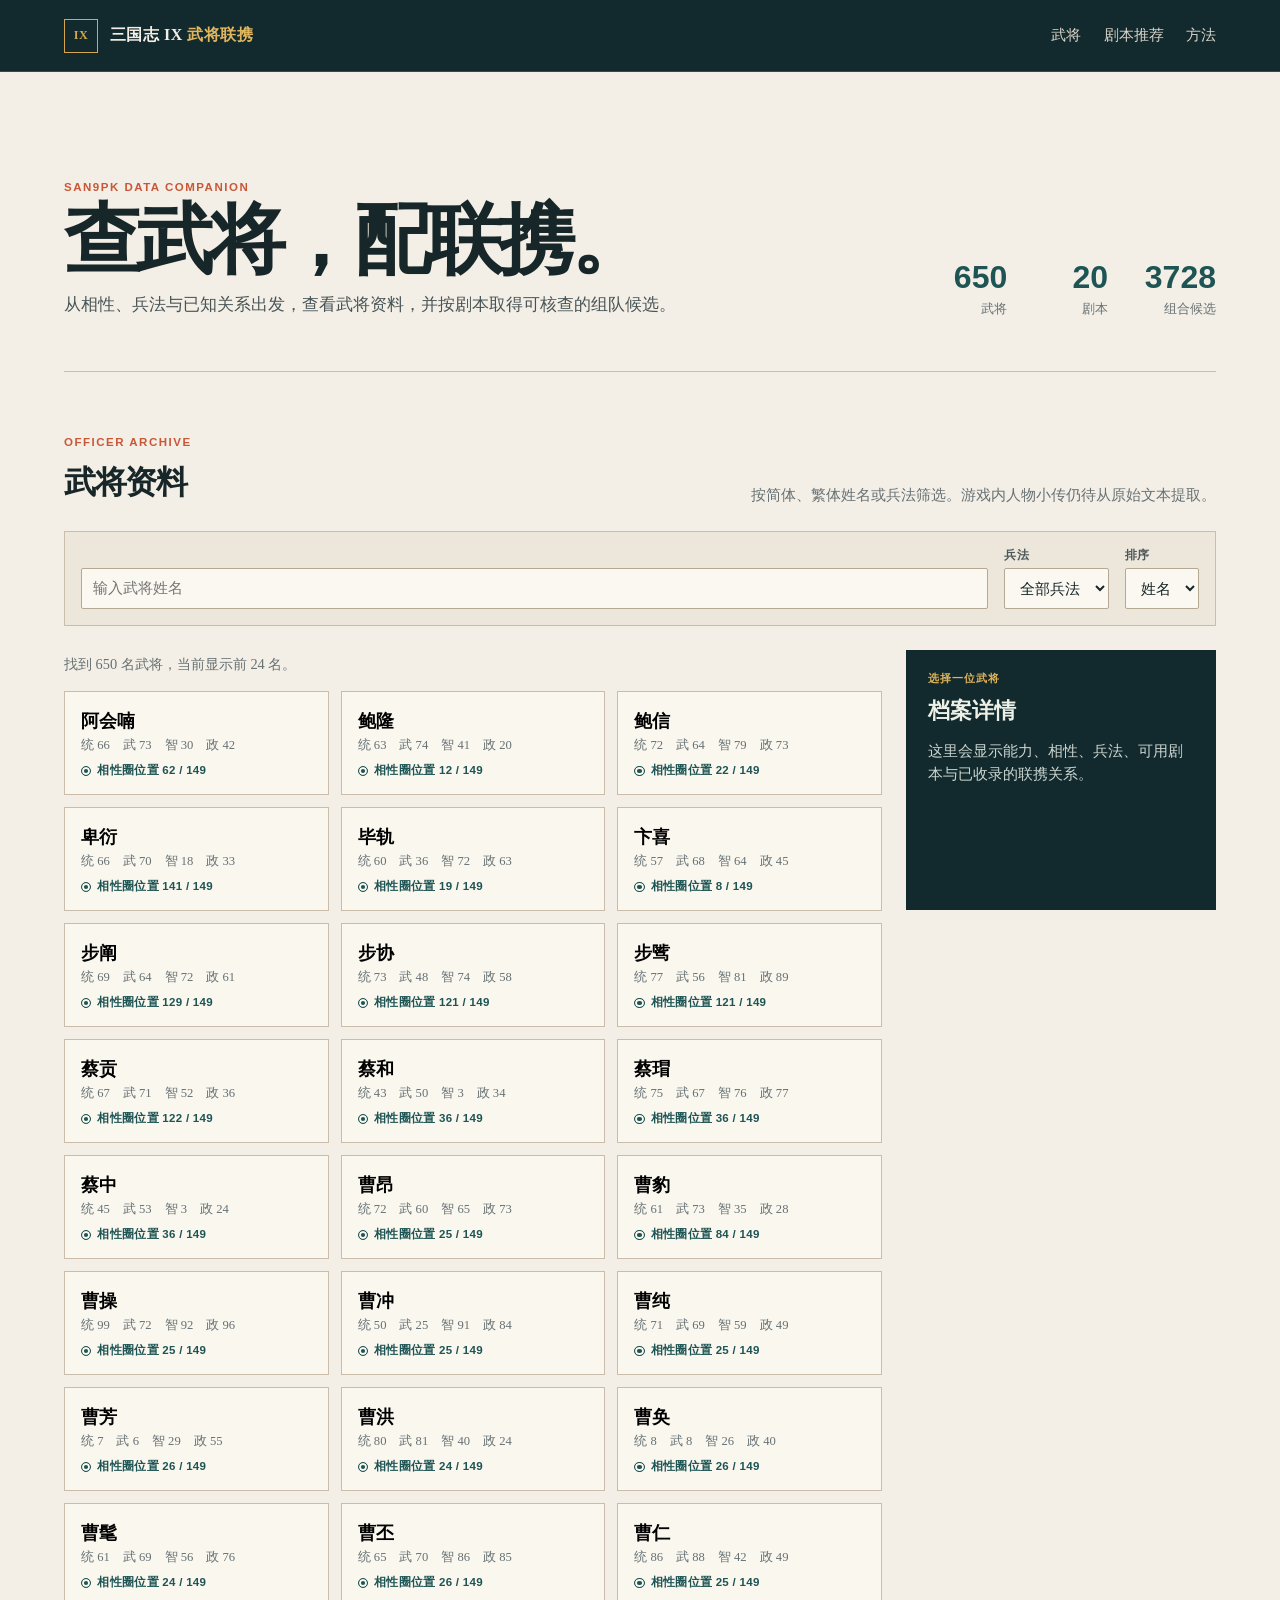
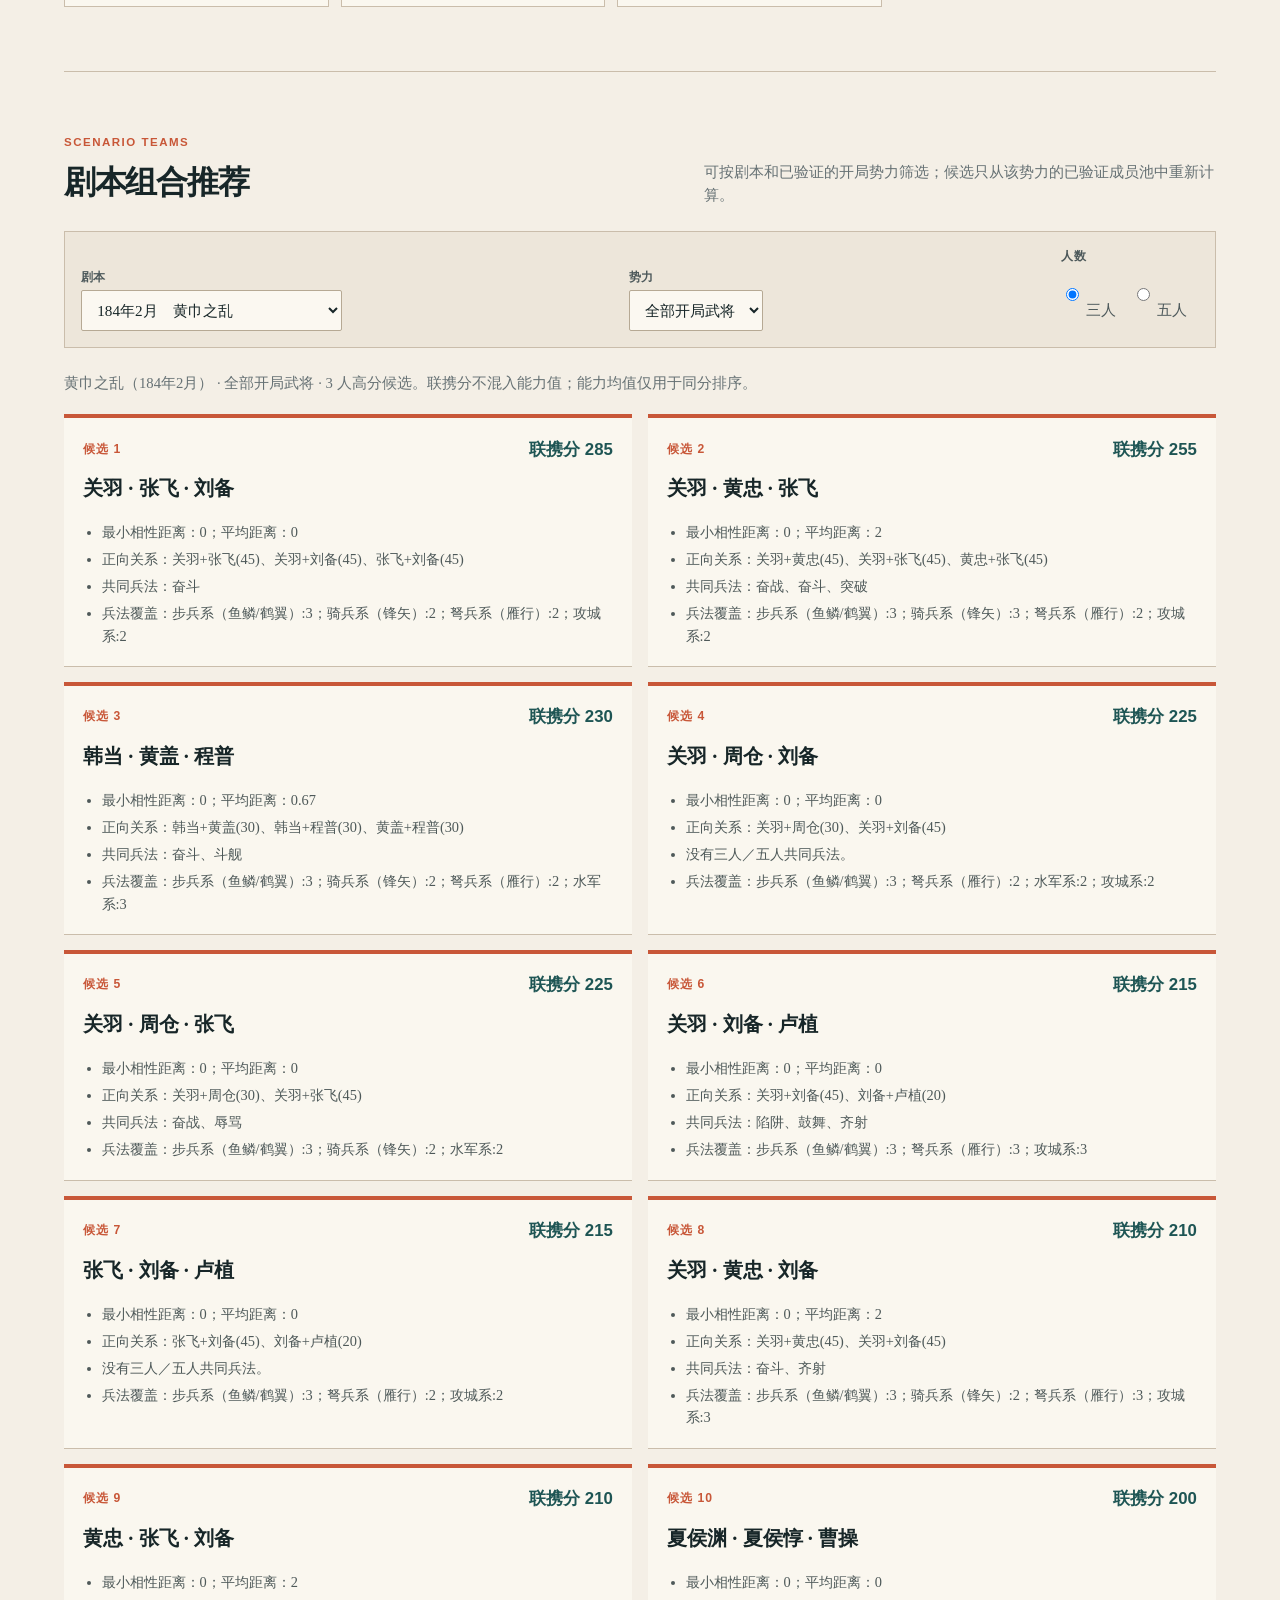
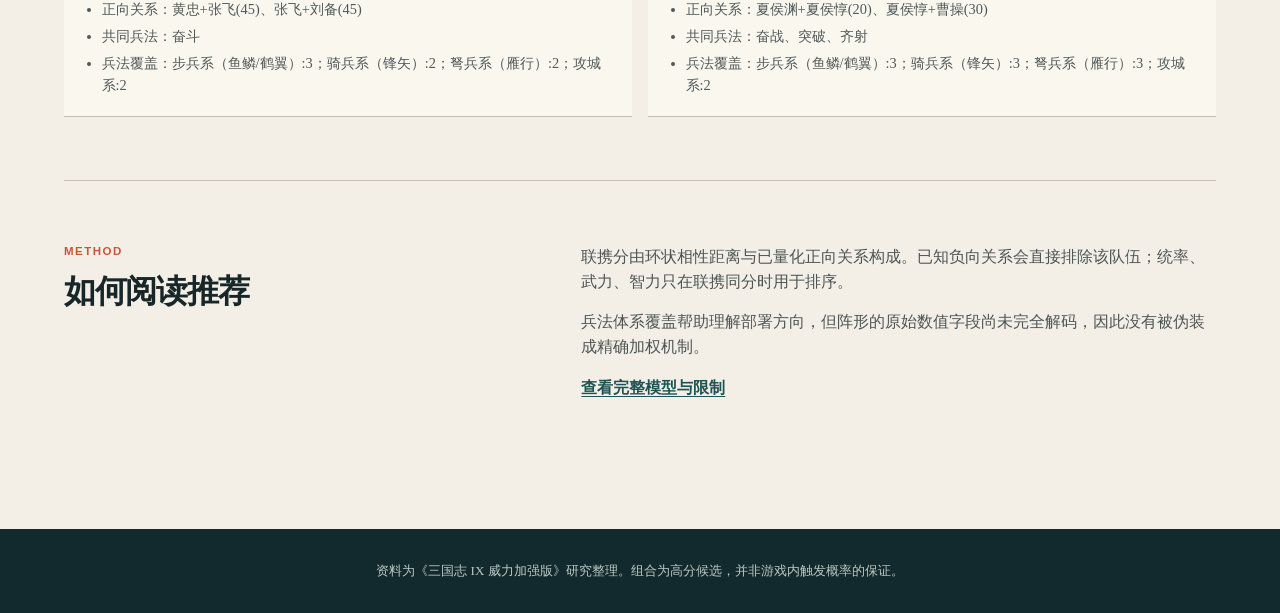
==== index.html @ 460d73ca "feat: filter recommendations by scenario faction" ====
<!doctype html>
<html lang="zh-Hans">
  <head>
    <meta charset="UTF-8" />
    <meta name="viewport" content="width=device-width, initial-scale=1.0" />
    <meta name="description" content="《三国志 IX 威力加强版》武将资料、兵法联携与剧本组合推荐。" />
    <title>三国志 IX 武将联携</title>
    <link rel="icon" type="image/svg+xml" href="assets/favicon.svg" />
    <link rel="stylesheet" href="assets/styles.css" />
  </head>
  <body>
    <header class="site-header">
      <a class="brand" href="#top" aria-label="三国志 IX 武将联携首页"><span class="brand-mark">IX</span><span>三国志 IX <em>武将联携</em></span></a>
      <nav aria-label="页面导航"><a href="#officers">武将</a><a href="#recommendations">剧本推荐</a><a href="#method">方法</a></nav>
    </header>
    <main id="top">
      <section class="intro" aria-labelledby="page-title">
        <div><p class="eyebrow">SAN9PK DATA COMPANION</p><h1 id="page-title">查武将，配联携。</h1><p>从相性、兵法与已知关系出发，查看武将资料，并按剧本取得可核查的组队候选。</p></div>
        <dl class="data-counts" aria-label="数据库摘要"><div><dt id="officer-count">—</dt><dd>武将</dd></div><div><dt id="scenario-count">—</dt><dd>剧本</dd></div><div><dt id="recommendation-count">—</dt><dd>组合候选</dd></div></dl>
      </section>
      <section id="officers" class="workspace" aria-labelledby="officers-title">
        <div class="section-heading"><div><p class="eyebrow">OFFICER ARCHIVE</p><h2 id="officers-title">武将资料</h2></div><p>按简体、繁体姓名或兵法筛选。游戏内人物小传仍待从原始文本提取。</p></div>
        <div class="filter-row">
          <label class="search-field"><span class="sr-only">搜索武将</span><input id="officer-search" type="search" placeholder="输入武将姓名" autocomplete="off" /></label>
          <label><span>兵法</span><select id="tactic-filter"><option value="">全部兵法</option></select></label>
          <label><span>排序</span><select id="officer-sort"><option value="name">姓名</option><option value="command">统率</option><option value="strength">武力</option><option value="intelligence">智力</option><option value="affinity">相性</option></select></label>
        </div>
        <div class="officer-layout"><div><p id="officer-status" class="result-status" aria-live="polite"></p><div id="officer-list" class="officer-grid"></div></div><aside id="officer-detail" class="detail-panel" aria-live="polite"><p class="panel-kicker">选择一位武将</p><h3>档案详情</h3><p>这里会显示能力、相性、兵法、可用剧本与已收录的联携关系。</p></aside></div>
      </section>
      <section id="recommendations" class="workspace recommendation-workspace" aria-labelledby="recommendations-title">
        <div class="section-heading"><div><p class="eyebrow">SCENARIO TEAMS</p><h2 id="recommendations-title">剧本组合推荐</h2></div><p>可按剧本和已验证的开局势力筛选；候选只从该势力的已验证成员池中重新计算。</p></div>
        <div class="filter-row scenario-controls"><label><span>剧本</span><select id="scenario-filter"></select></label><label><span>势力</span><select id="faction-filter"></select></label><fieldset class="team-size-control"><legend>人数</legend><label><input type="radio" name="team-size" value="3" checked /> 三人</label><label><input type="radio" name="team-size" value="5" /> 五人</label></fieldset></div>
        <div id="recommendation-note" class="recommendation-note"></div><div id="recommendation-list" class="recommendation-grid"></div>
      </section>
      <section id="method" class="method-section" aria-labelledby="method-title"><div><p class="eyebrow">METHOD</p><h2 id="method-title">如何阅读推荐</h2></div><div class="method-copy"><p>联携分由环状相性距离与已量化正向关系构成。已知负向关系会直接排除该队伍；统率、武力、智力只在联携同分时用于排序。</p><p>兵法体系覆盖帮助理解部署方向，但阵形的原始数值字段尚未完全解码，因此没有被伪装成精确加权机制。</p><a href="docs/linkage-model.md">查看完整模型与限制</a></div></section>
    </main>
    <footer>资料为《三国志 IX 威力加强版》研究整理。组合为高分候选，并非游戏内触发概率的保证。</footer>
    <script type="module" src="assets/app.js?v=20260922.2"></script>
  </body>
</html>
---- assets/styles.css ----
:root { --ink:#172628; --paper:#f4efe6; --mist:#e6ded1; --jade:#1e5554; --jade-deep:#122a2d; --vermilion:#c85738; --gold:#d5a64b; --muted:#667174; --line:#cabdab; }
* { box-sizing:border-box; }
html { scroll-behavior:smooth; }
body { margin:0; color:var(--ink); background:var(--paper); font:16px/1.55 Georgia, "Noto Serif CJK SC", "Songti SC", serif; }
button, input, select { font:inherit; }
a { color:inherit; text-underline-offset:3px; }
.site-header { min-height:72px; padding:0 5vw; display:flex; justify-content:space-between; align-items:center; border-bottom:1px solid rgba(244,239,230,.16); background:var(--jade-deep); color:var(--paper); }
.brand { display:flex; gap:.75rem; align-items:center; font-weight:700; letter-spacing:.03em; text-decoration:none; }
.brand em { color:#e1b65e; font-style:normal; }
.brand-mark { display:grid; place-items:center; width:34px; height:34px; border:1px solid var(--gold); color:var(--gold); font-size:.76rem; letter-spacing:.04em; }
nav { display:flex; gap:1.4rem; font-size:.92rem; }
nav a { text-decoration:none; color:#d9d4c9; }
nav a:hover { color:#fff; }
main { max-width:1280px; margin:auto; padding:0 5vw 4rem; }
.intro { min-height:300px; padding:4.5rem 0 3.25rem; display:grid; grid-template-columns:minmax(0,1fr) auto; gap:3rem; align-items:end; border-bottom:1px solid var(--line); }
.eyebrow { margin:0 0 .5rem; font:700 .72rem/1.2 Arial,sans-serif; letter-spacing:.13em; color:var(--vermilion); }
h1,h2,h3,p { margin-top:0; }
h1 { margin-bottom:.8rem; font-size:clamp(2.4rem,6vw,5.2rem); line-height:1; letter-spacing:-.06em; }
h2 { margin-bottom:0; font-size:2rem; letter-spacing:-.04em; }
h3 { font-size:1.35rem; }
.intro > div > p:last-child { max-width:39rem; margin-bottom:0; color:#475456; font-size:1.08rem; }
.data-counts { display:flex; gap:2.3rem; margin:0; text-align:right; }
.data-counts div { min-width:64px; }
.data-counts dt { font:700 2rem/1 Arial,sans-serif; color:var(--jade); }
.data-counts dd { margin:.35rem 0 0; color:var(--muted); font-size:.82rem; }
.workspace { padding:4rem 0; border-bottom:1px solid var(--line); }
.section-heading { display:flex; justify-content:space-between; gap:2rem; align-items:end; margin-bottom:1.5rem; }
.section-heading > p { max-width:32rem; margin:0; color:var(--muted); font-size:.94rem; }
.filter-row { display:flex; gap:1rem; align-items:end; margin-bottom:1.5rem; padding:1rem; border:1px solid var(--line); background:#ede6da; }
.filter-row label { display:grid; gap:.3rem; color:#4c585a; font:700 .76rem/1.2 Arial,sans-serif; letter-spacing:.03em; }
.filter-row input,.filter-row select { height:2.55rem; border:1px solid #b6a994; border-radius:2px; padding:0 .7rem; color:var(--ink); background:#fbf8f1; font:400 .95rem Georgia,serif; }
.search-field { flex:1; min-width:220px; }
.search-field input { width:100%; }
.result-status { margin:.2rem 0 1rem; color:var(--muted); font-size:.9rem; }
.officer-layout { display:grid; grid-template-columns:minmax(0,1fr) 310px; gap:1.5rem; }
.officer-grid { display:grid; grid-template-columns:repeat(3,minmax(0,1fr)); gap:.75rem; }
.officer-card { display:block; width:100%; padding:1rem; border:1px solid var(--line); background:#faf7ef; text-align:left; cursor:pointer; transition:transform .15s, box-shadow .15s; }
.officer-card:hover,.officer-card[aria-pressed="true"] { transform:translateY(-2px); box-shadow:4px 5px 0 rgba(30,85,84,.2); border-color:var(--jade); }
.officer-card strong { display:block; font-size:1.12rem; }
.officer-card span { display:block; color:var(--muted); font-size:.79rem; }
.officer-card .affinity-position { display:flex; align-items:center; gap:.38rem; margin-top:.55rem; color:var(--jade); font:700 .72rem/1.2 Arial,sans-serif; letter-spacing:.025em; }
.affinity-position::before { content:""; width:.52rem; height:.52rem; border:1px solid var(--jade); border-radius:50%; box-shadow:inset 0 0 0 .12rem #faf7ef; background:var(--jade); }
.detail-panel { position:sticky; top:1rem; align-self:start; min-height:260px; padding:1.35rem; background:var(--jade-deep); color:#edf0e6; }
.detail-panel .panel-kicker { margin-bottom:.55rem; color:#dfb35b; font:700 .7rem Arial,sans-serif; letter-spacing:.1em; }
.detail-panel h3 { margin-bottom:.7rem; }
.traditional-name { margin-left:.45rem; color:#cbd5d0; font-size:.85rem; font-weight:400; white-space:nowrap; }
.detail-panel p:last-child { margin-bottom:0; color:#cbd5d0; font-size:.93rem; }
.detail-list { margin:1rem 0 0; padding:0; list-style:none; }
.detail-list li { padding:.5rem 0; border-top:1px solid rgba(255,255,255,.16); }
.detail-list b { color:#dfb35b; font:700 .76rem Arial,sans-serif; letter-spacing:.04em; }
.tag { display:inline-block; margin:.12rem .22rem .12rem 0; padding:.18rem .4rem; background:rgba(220,233,225,.12); color:#e9eee8; font-size:.78rem; }
.relationship-positive { color:#eac26d; }
.relationship-negative { color:#ffad91; }
.scenario-controls { justify-content:space-between; }
.team-size-control { display:flex; gap:1rem; align-items:center; margin:0; border:0; }
.team-size-control legend { padding:0; color:#4c585a; font:700 .76rem Arial,sans-serif; letter-spacing:.03em; }
.team-size-control label { display:block; font:400 .95rem Georgia,serif; letter-spacing:0; }
.recommendation-note { margin-bottom:1.25rem; color:var(--muted); font-size:.92rem; }
.recommendation-grid { display:grid; grid-template-columns:repeat(2,minmax(0,1fr)); gap:1rem; }
.team-card { padding:1.2rem; border-top:4px solid var(--vermilion); background:#faf7ef; box-shadow:0 1px 0 var(--line); }
.team-card header { display:flex; justify-content:space-between; align-items:center; margin-bottom:.8rem; }
.rank { color:var(--vermilion); font:700 .76rem Arial,sans-serif; letter-spacing:.08em; }
.score { font:700 1.05rem Arial,sans-serif; color:var(--jade); }
.team-members { margin:0 0 1rem; font-size:1.28rem; font-weight:700; }
.reason-list { margin:0; padding-left:1.15rem; color:#4e5959; font-size:.9rem; }
.reason-list li+li { margin-top:.3rem; }
.method-section { display:grid; grid-template-columns:1fr 1.4fr; gap:4rem; padding:4rem 0; }
.method-copy { max-width:45rem; color:#4b5657; }
.method-copy a { color:var(--jade); font-weight:700; }
.sr-only { position:absolute; width:1px; height:1px; padding:0; margin:-1px; overflow:hidden; clip:rect(0,0,0,0); white-space:nowrap; border:0; }
footer { padding:2rem 5vw; background:var(--jade-deep); color:#bdc9c3; font-size:.82rem; text-align:center; }
@media (max-width:850px) { .intro,.section-heading,.method-section { grid-template-columns:1fr; display:grid; } .data-counts { text-align:left; } .officer-layout { grid-template-columns:1fr; } .detail-panel { position:static; } .officer-grid { grid-template-columns:repeat(2,minmax(0,1fr)); } .section-heading { align-items:start; } .recommendation-grid { grid-template-columns:1fr; } }
@media (max-width:600px) { body { font-size:16px; } .site-header { padding:0 1.2rem; } .site-header nav { gap:.75rem; font-size:.8rem; } .brand em { display:none; } main { padding:0 1.2rem 3rem; } .intro { padding:3.2rem 0 2.5rem; } .filter-row { align-items:stretch; flex-direction:column; } .scenario-controls { justify-content:initial; } .officer-grid { grid-template-columns:1fr; } .data-counts { gap:1.3rem; } .method-section { gap:1.2rem; padding:3rem 0; } }
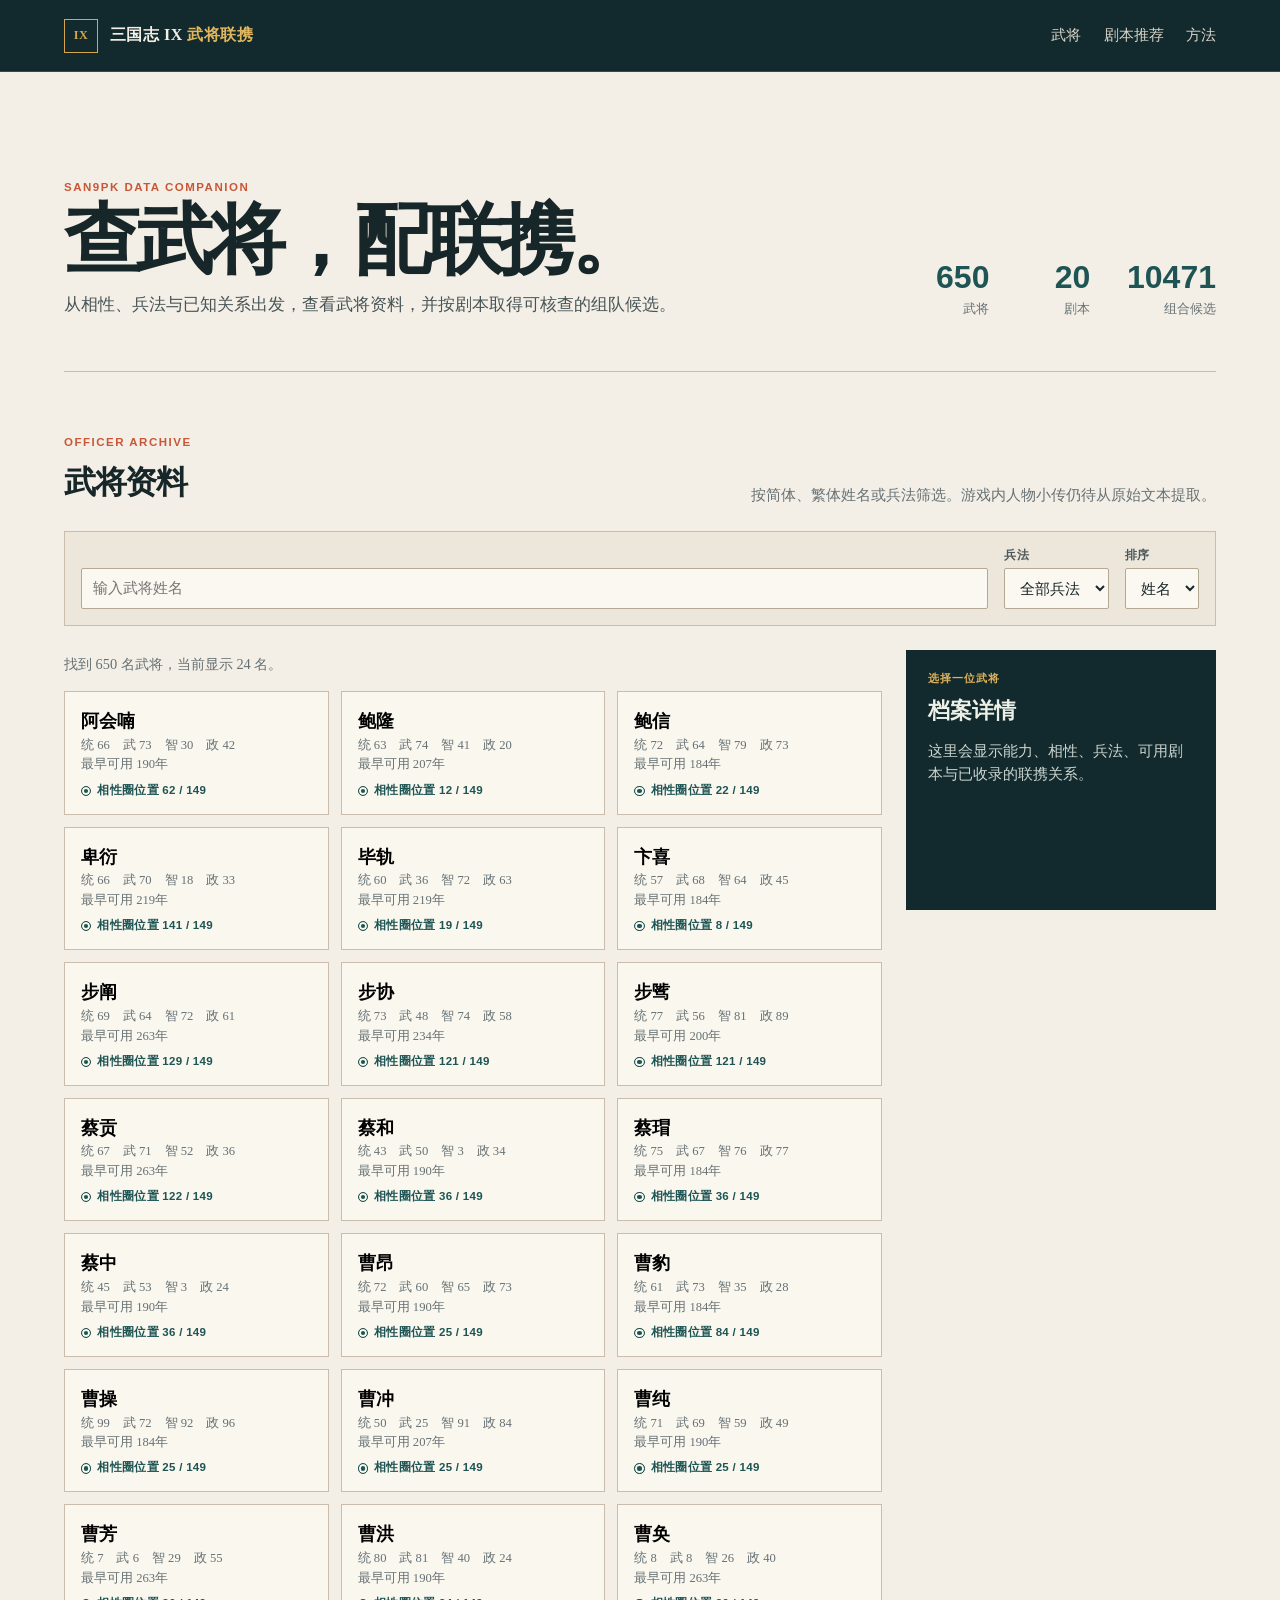
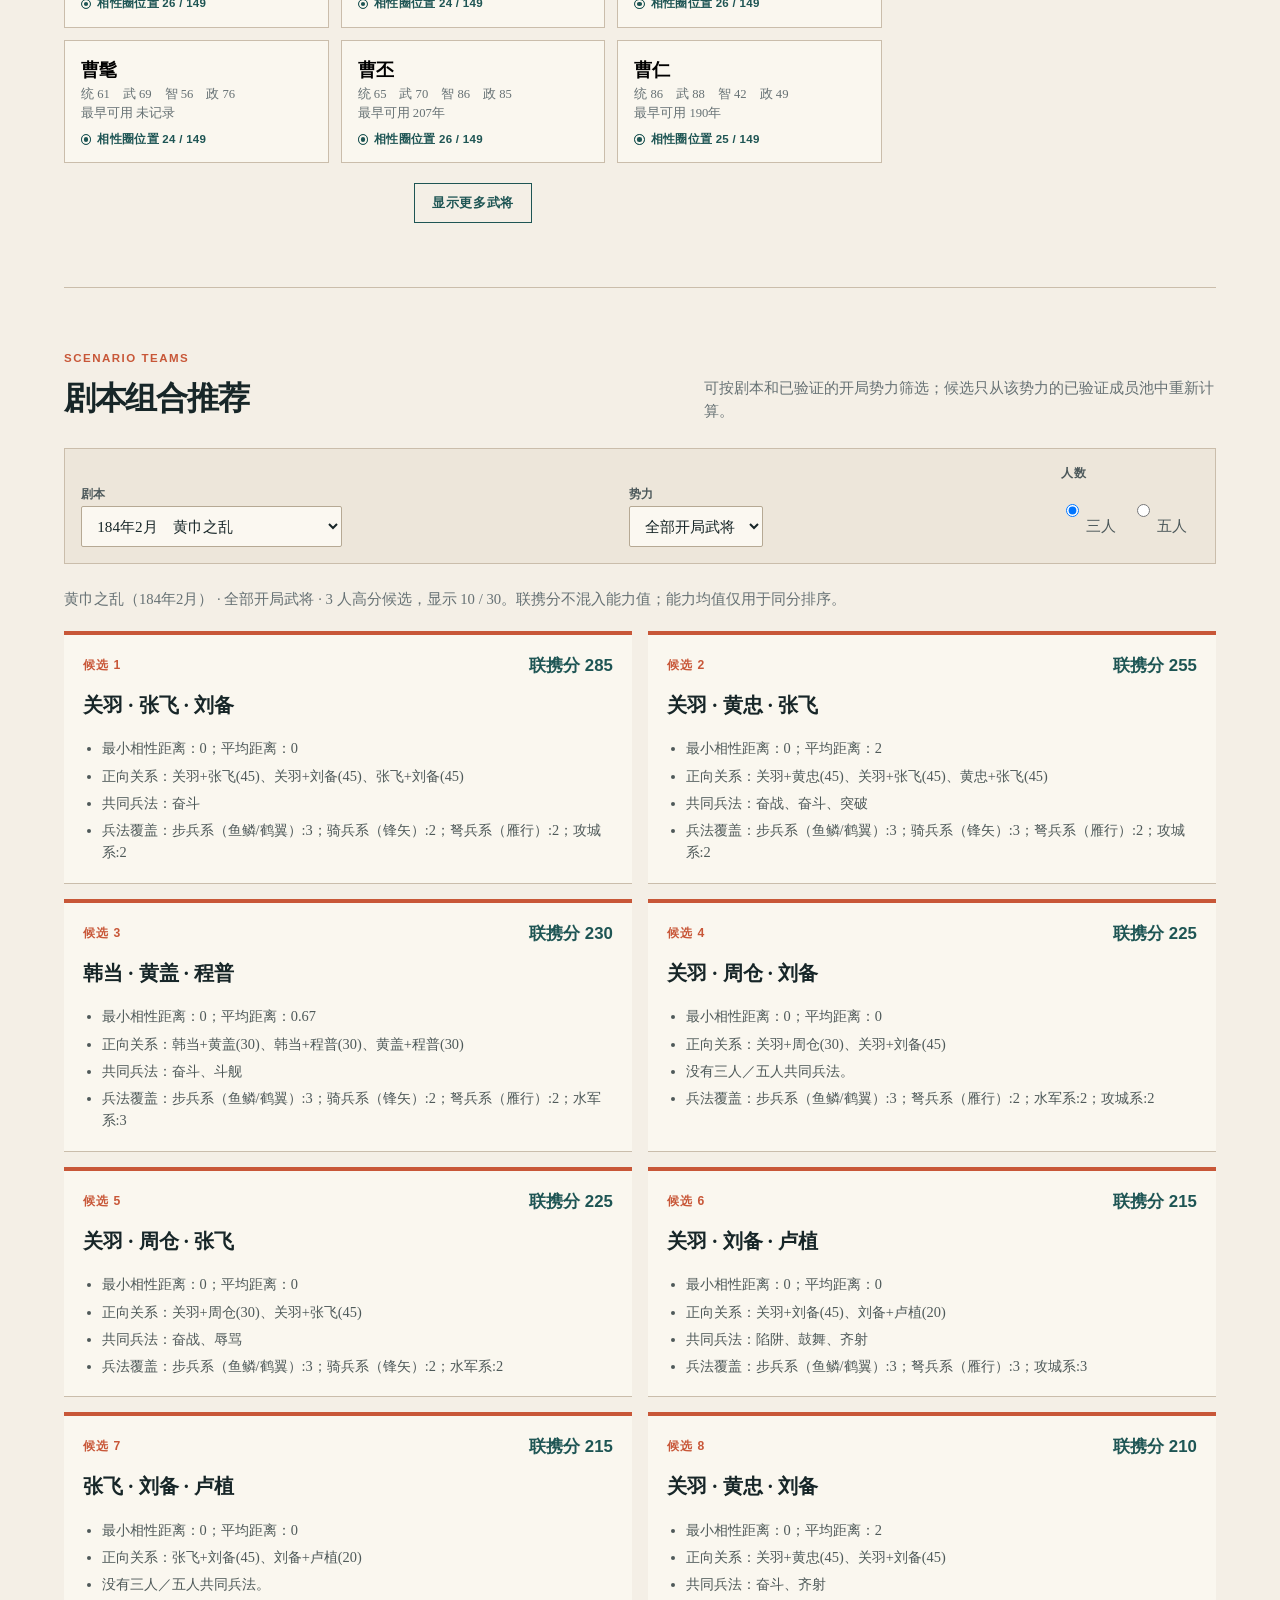
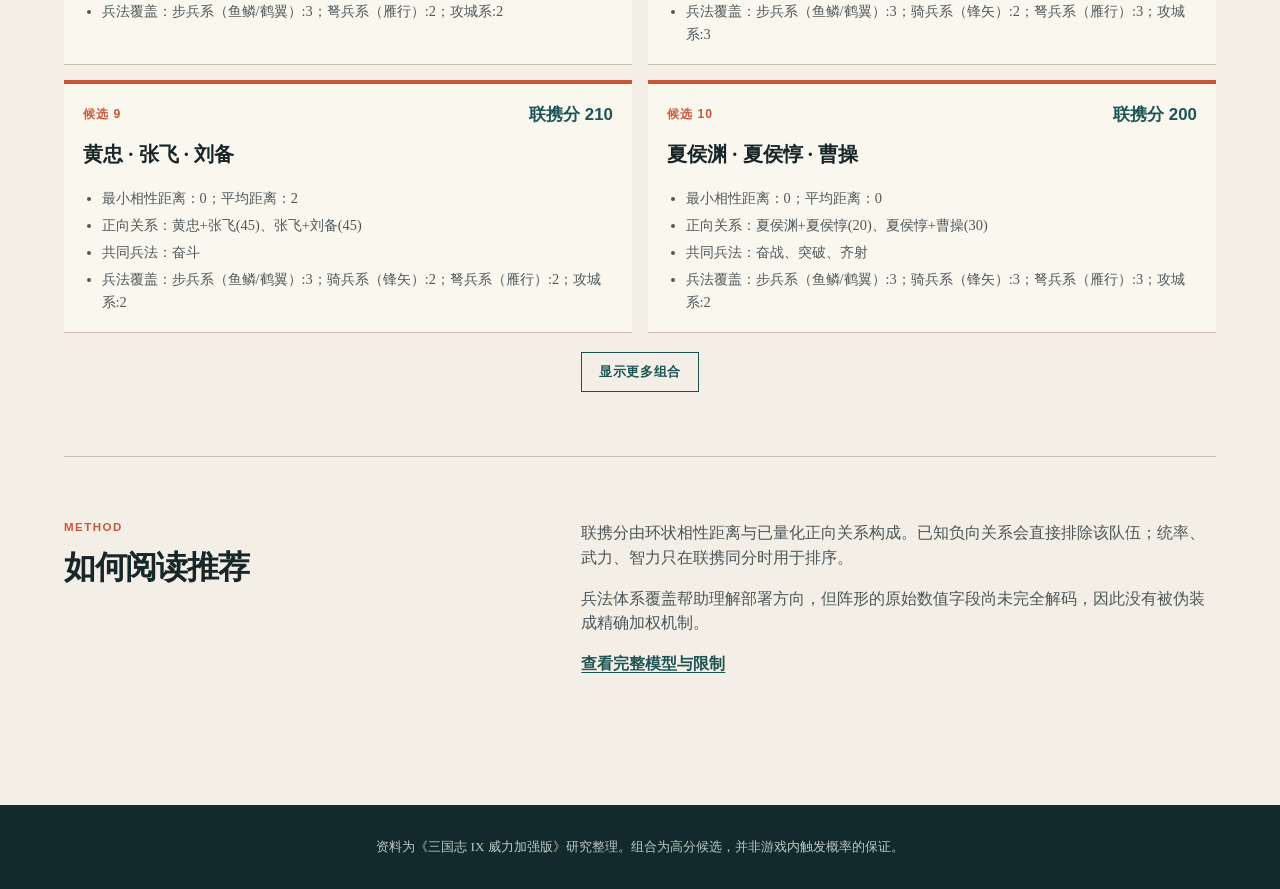
==== commit 0791c00e: "feat: expand archive and recommendation results" ====
--- a/index.html
+++ b/index.html
@@ -25,16 +25,16 @@
           <label><span>兵法</span><select id="tactic-filter"><option value="">全部兵法</option></select></label>
           <label><span>排序</span><select id="officer-sort"><option value="name">姓名</option><option value="command">统率</option><option value="strength">武力</option><option value="intelligence">智力</option><option value="affinity">相性</option></select></label>
         </div>
-        <div class="officer-layout"><div><p id="officer-status" class="result-status" aria-live="polite"></p><div id="officer-list" class="officer-grid"></div></div><aside id="officer-detail" class="detail-panel" aria-live="polite"><p class="panel-kicker">选择一位武将</p><h3>档案详情</h3><p>这里会显示能力、相性、兵法、可用剧本与已收录的联携关系。</p></aside></div>
+        <div class="officer-layout"><div><p id="officer-status" class="result-status" aria-live="polite"></p><div id="officer-list" class="officer-grid"></div><button id="load-more-officers" class="load-more" type="button" hidden>显示更多武将</button></div><aside id="officer-detail" class="detail-panel" aria-live="polite"><p class="panel-kicker">选择一位武将</p><h3>档案详情</h3><p>这里会显示能力、相性、兵法、可用剧本与已收录的联携关系。</p></aside></div>
       </section>
       <section id="recommendations" class="workspace recommendation-workspace" aria-labelledby="recommendations-title">
         <div class="section-heading"><div><p class="eyebrow">SCENARIO TEAMS</p><h2 id="recommendations-title">剧本组合推荐</h2></div><p>可按剧本和已验证的开局势力筛选；候选只从该势力的已验证成员池中重新计算。</p></div>
         <div class="filter-row scenario-controls"><label><span>剧本</span><select id="scenario-filter"></select></label><label><span>势力</span><select id="faction-filter"></select></label><fieldset class="team-size-control"><legend>人数</legend><label><input type="radio" name="team-size" value="3" checked /> 三人</label><label><input type="radio" name="team-size" value="5" /> 五人</label></fieldset></div>
-        <div id="recommendation-note" class="recommendation-note"></div><div id="recommendation-list" class="recommendation-grid"></div>
+        <div id="recommendation-note" class="recommendation-note"></div><div id="recommendation-list" class="recommendation-grid"></div><button id="load-more-recommendations" class="load-more" type="button" hidden>显示更多组合</button>
       </section>
       <section id="method" class="method-section" aria-labelledby="method-title"><div><p class="eyebrow">METHOD</p><h2 id="method-title">如何阅读推荐</h2></div><div class="method-copy"><p>联携分由环状相性距离与已量化正向关系构成。已知负向关系会直接排除该队伍；统率、武力、智力只在联携同分时用于排序。</p><p>兵法体系覆盖帮助理解部署方向，但阵形的原始数值字段尚未完全解码，因此没有被伪装成精确加权机制。</p><a href="docs/linkage-model.md">查看完整模型与限制</a></div></section>
     </main>
     <footer>资料为《三国志 IX 威力加强版》研究整理。组合为高分候选，并非游戏内触发概率的保证。</footer>
-    <script type="module" src="assets/app.js?v=20260922.2"></script>
+    <script type="module" src="assets/app.js?v=20260922.3"></script>
   </body>
 </html>
--- a/assets/styles.css
+++ b/assets/styles.css
@@ -32,6 +32,8 @@
 .search-field { flex:1; min-width:220px; }
 .search-field input { width:100%; }
 .result-status { margin:.2rem 0 1rem; color:var(--muted); font-size:.9rem; }
+.load-more { display:block; margin:1.25rem auto 0; padding:.65rem 1.1rem; border:1px solid var(--jade); background:transparent; color:var(--jade); cursor:pointer; font:700 .8rem Arial,sans-serif; letter-spacing:.04em; }
+.load-more:hover { background:var(--jade); color:var(--paper); }
 .officer-layout { display:grid; grid-template-columns:minmax(0,1fr) 310px; gap:1.5rem; }
 .officer-grid { display:grid; grid-template-columns:repeat(3,minmax(0,1fr)); gap:.75rem; }
 .officer-card { display:block; width:100%; padding:1rem; border:1px solid var(--line); background:#faf7ef; text-align:left; cursor:pointer; transition:transform .15s, box-shadow .15s; }
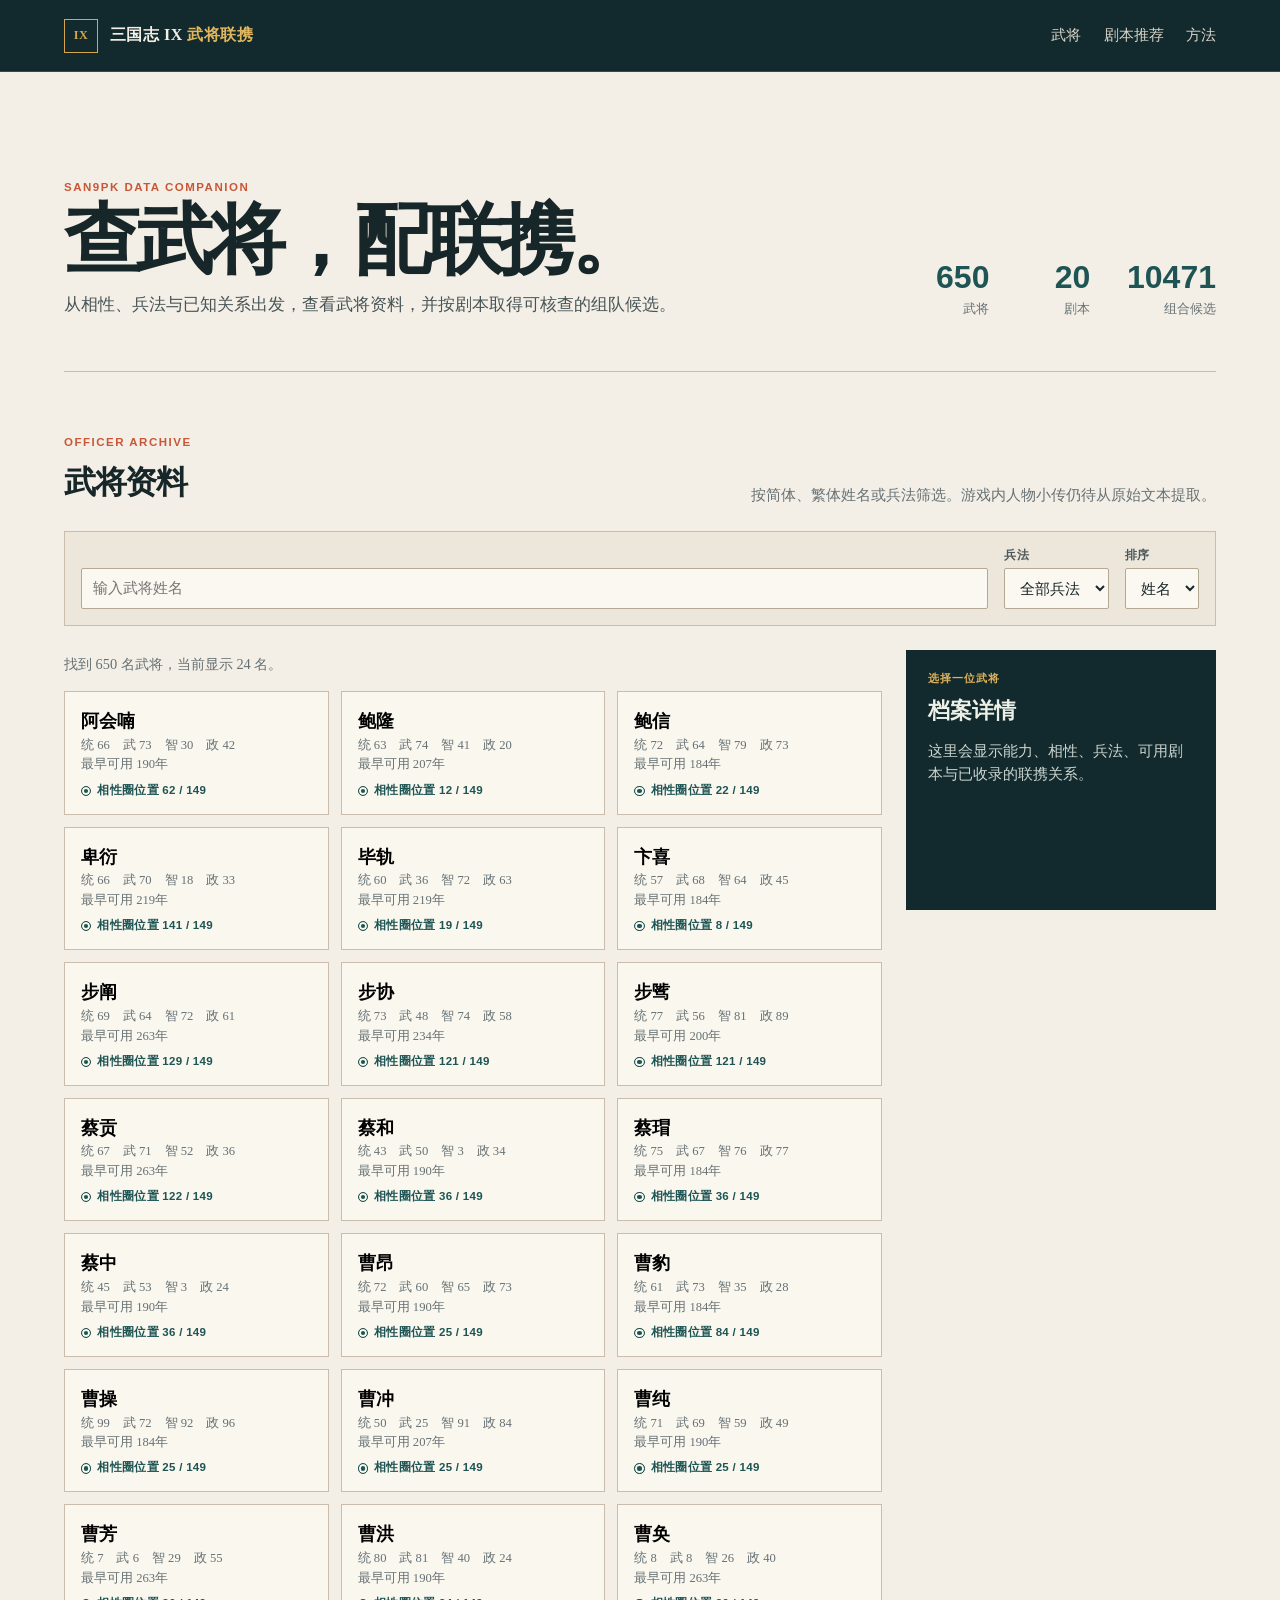
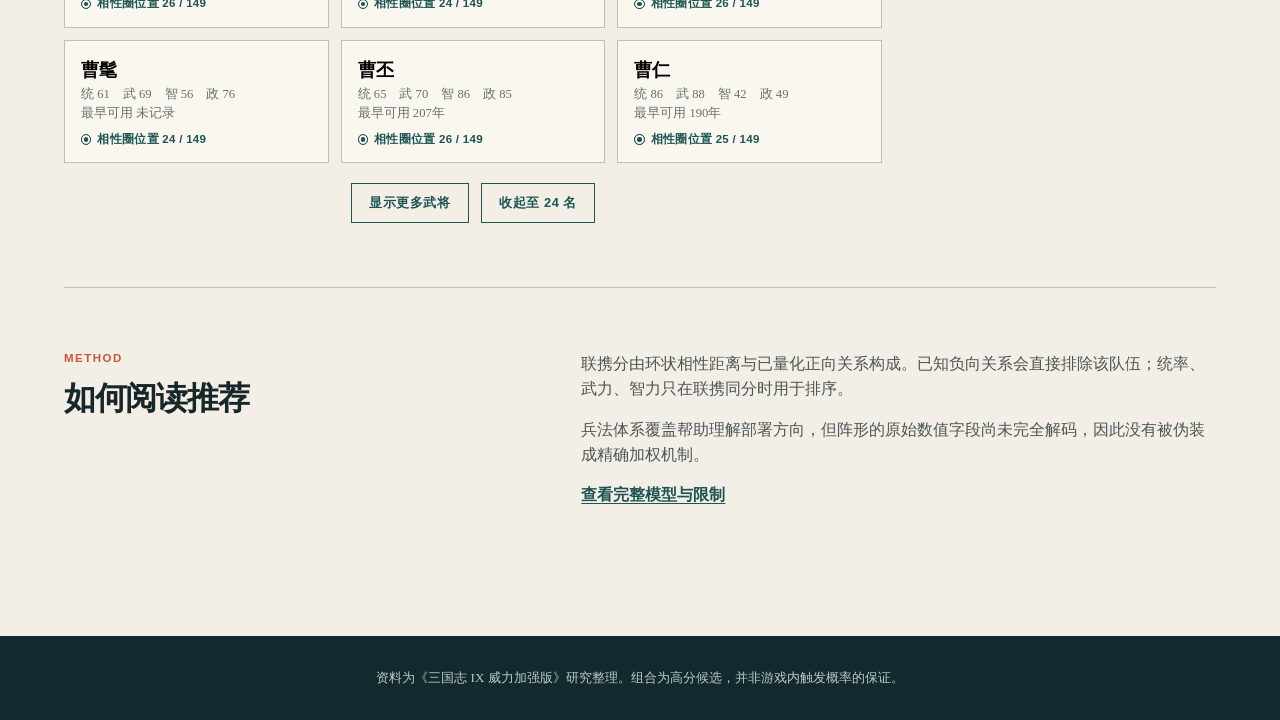
==== commit 80f3ea88: "feat: split officer and scenario pages" ====
--- a/index.html
+++ b/index.html
@@ -11,7 +11,7 @@
   <body>
     <header class="site-header">
       <a class="brand" href="#top" aria-label="三国志 IX 武将联携首页"><span class="brand-mark">IX</span><span>三国志 IX <em>武将联携</em></span></a>
-      <nav aria-label="页面导航"><a href="#officers">武将</a><a href="#recommendations">剧本推荐</a><a href="#method">方法</a></nav>
+      <nav aria-label="页面导航"><a href="index.html" aria-current="page">武将</a><a href="recommendations.html">剧本推荐</a><a href="#method">方法</a></nav>
     </header>
     <main id="top">
       <section class="intro" aria-labelledby="page-title">
@@ -25,16 +25,11 @@
           <label><span>兵法</span><select id="tactic-filter"><option value="">全部兵法</option></select></label>
           <label><span>排序</span><select id="officer-sort"><option value="name">姓名</option><option value="command">统率</option><option value="strength">武力</option><option value="intelligence">智力</option><option value="affinity">相性</option></select></label>
         </div>
-        <div class="officer-layout"><div><p id="officer-status" class="result-status" aria-live="polite"></p><div id="officer-list" class="officer-grid"></div><button id="load-more-officers" class="load-more" type="button" hidden>显示更多武将</button></div><aside id="officer-detail" class="detail-panel" aria-live="polite"><p class="panel-kicker">选择一位武将</p><h3>档案详情</h3><p>这里会显示能力、相性、兵法、可用剧本与已收录的联携关系。</p></aside></div>
-      </section>
-      <section id="recommendations" class="workspace recommendation-workspace" aria-labelledby="recommendations-title">
-        <div class="section-heading"><div><p class="eyebrow">SCENARIO TEAMS</p><h2 id="recommendations-title">剧本组合推荐</h2></div><p>可按剧本和已验证的开局势力筛选；候选只从该势力的已验证成员池中重新计算。</p></div>
-        <div class="filter-row scenario-controls"><label><span>剧本</span><select id="scenario-filter"></select></label><label><span>势力</span><select id="faction-filter"></select></label><fieldset class="team-size-control"><legend>人数</legend><label><input type="radio" name="team-size" value="3" checked /> 三人</label><label><input type="radio" name="team-size" value="5" /> 五人</label></fieldset></div>
-        <div id="recommendation-note" class="recommendation-note"></div><div id="recommendation-list" class="recommendation-grid"></div><button id="load-more-recommendations" class="load-more" type="button" hidden>显示更多组合</button>
+        <div class="officer-layout"><div><p id="officer-status" class="result-status" aria-live="polite"></p><div id="officer-list" class="officer-grid"></div><div class="result-actions"><button id="load-more-officers" class="load-more" type="button" hidden>显示更多武将</button><button id="collapse-officers" class="load-more" type="button" hidden>收起至 24 名</button></div></div><aside id="officer-detail" class="detail-panel" aria-live="polite"><p class="panel-kicker">选择一位武将</p><h3>档案详情</h3><p>这里会显示能力、相性、兵法、可用剧本与已收录的联携关系。</p></aside></div>
       </section>
       <section id="method" class="method-section" aria-labelledby="method-title"><div><p class="eyebrow">METHOD</p><h2 id="method-title">如何阅读推荐</h2></div><div class="method-copy"><p>联携分由环状相性距离与已量化正向关系构成。已知负向关系会直接排除该队伍；统率、武力、智力只在联携同分时用于排序。</p><p>兵法体系覆盖帮助理解部署方向，但阵形的原始数值字段尚未完全解码，因此没有被伪装成精确加权机制。</p><a href="docs/linkage-model.md">查看完整模型与限制</a></div></section>
     </main>
     <footer>资料为《三国志 IX 威力加强版》研究整理。组合为高分候选，并非游戏内触发概率的保证。</footer>
-    <script type="module" src="assets/app.js?v=20260922.3"></script>
+    <script type="module" src="assets/app.js?v=20260922.4"></script>
   </body>
 </html>
--- a/assets/styles.css
+++ b/assets/styles.css
@@ -34,6 +34,8 @@
 .result-status { margin:.2rem 0 1rem; color:var(--muted); font-size:.9rem; }
 .load-more { display:block; margin:1.25rem auto 0; padding:.65rem 1.1rem; border:1px solid var(--jade); background:transparent; color:var(--jade); cursor:pointer; font:700 .8rem Arial,sans-serif; letter-spacing:.04em; }
 .load-more:hover { background:var(--jade); color:var(--paper); }
+.result-actions { display:flex; justify-content:center; gap:.75rem; }
+.result-actions .load-more { margin-left:0; margin-right:0; }
 .officer-layout { display:grid; grid-template-columns:minmax(0,1fr) 310px; gap:1.5rem; }
 .officer-grid { display:grid; grid-template-columns:repeat(3,minmax(0,1fr)); gap:.75rem; }
 .officer-card { display:block; width:100%; padding:1rem; border:1px solid var(--line); background:#faf7ef; text-align:left; cursor:pointer; transition:transform .15s, box-shadow .15s; }
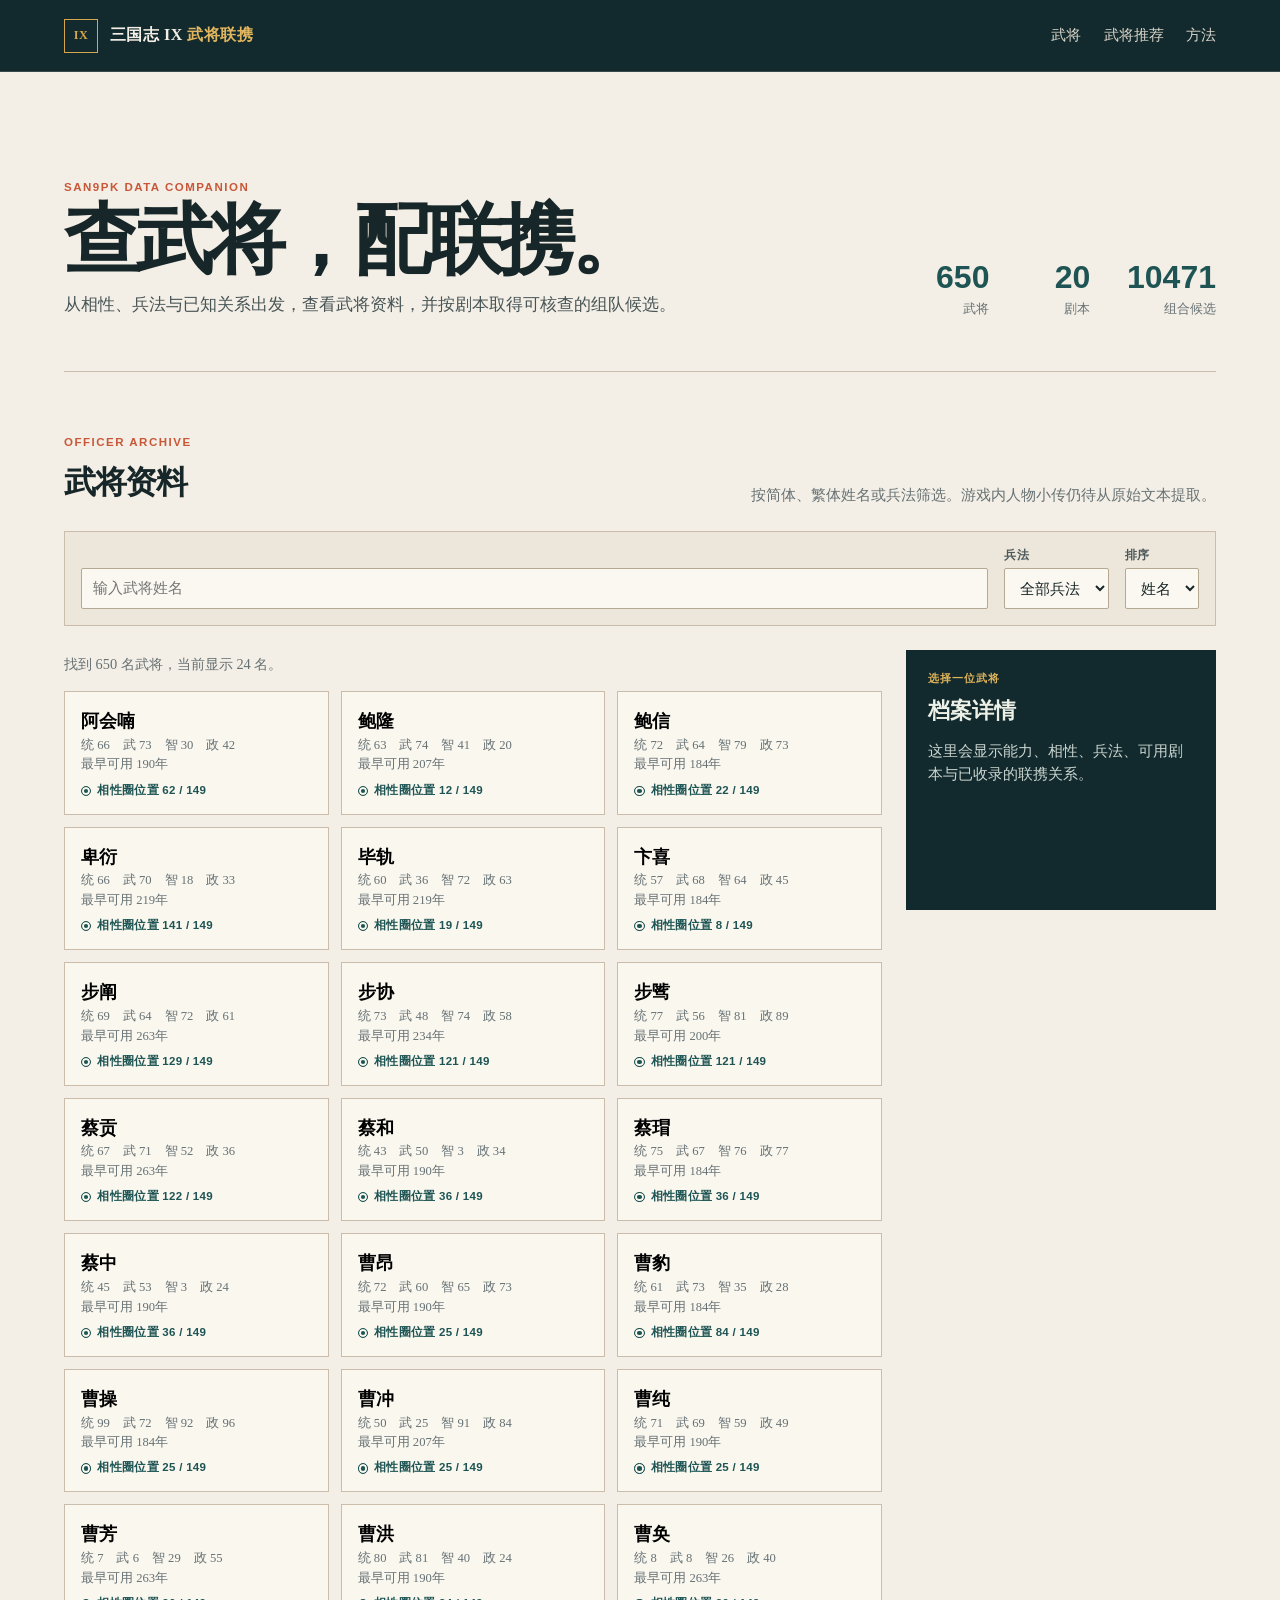
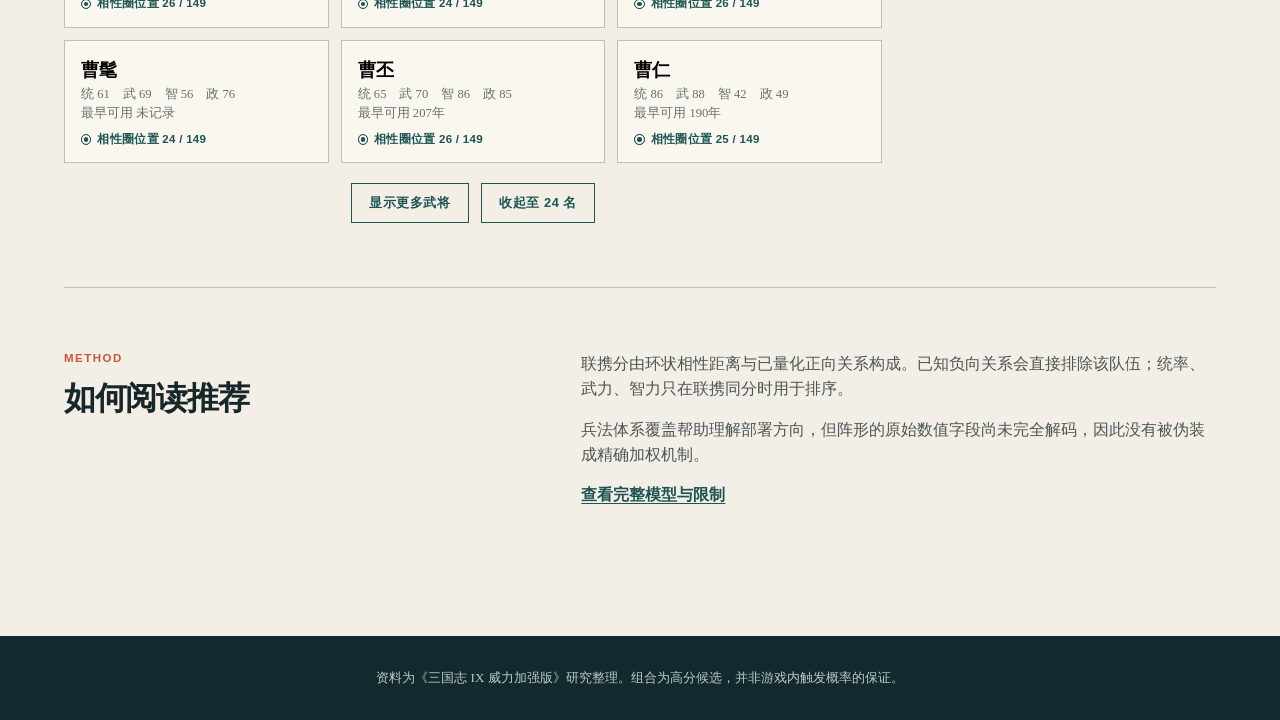
==== commit 83a42b50: "copy: clarify officer recommendation page" ====
--- a/index.html
+++ b/index.html
@@ -11,7 +11,7 @@
   <body>
     <header class="site-header">
       <a class="brand" href="#top" aria-label="三国志 IX 武将联携首页"><span class="brand-mark">IX</span><span>三国志 IX <em>武将联携</em></span></a>
-      <nav aria-label="页面导航"><a href="index.html" aria-current="page">武将</a><a href="recommendations.html">剧本推荐</a><a href="#method">方法</a></nav>
+      <nav aria-label="页面导航"><a href="index.html" aria-current="page">武将</a><a href="recommendations.html">武将推荐</a><a href="#method">方法</a></nav>
     </header>
     <main id="top">
       <section class="intro" aria-labelledby="page-title">
@@ -30,6 +30,6 @@
       <section id="method" class="method-section" aria-labelledby="method-title"><div><p class="eyebrow">METHOD</p><h2 id="method-title">如何阅读推荐</h2></div><div class="method-copy"><p>联携分由环状相性距离与已量化正向关系构成。已知负向关系会直接排除该队伍；统率、武力、智力只在联携同分时用于排序。</p><p>兵法体系覆盖帮助理解部署方向，但阵形的原始数值字段尚未完全解码，因此没有被伪装成精确加权机制。</p><a href="docs/linkage-model.md">查看完整模型与限制</a></div></section>
     </main>
     <footer>资料为《三国志 IX 威力加强版》研究整理。组合为高分候选，并非游戏内触发概率的保证。</footer>
-    <script type="module" src="assets/app.js?v=20260922.4"></script>
+    <script type="module" src="assets/app.js?v=20260922.6"></script>
   </body>
 </html>
--- a/assets/styles.css
+++ b/assets/styles.css
@@ -56,6 +56,10 @@
 .relationship-positive { color:#eac26d; }
 .relationship-negative { color:#ffad91; }
 .scenario-controls { justify-content:space-between; }
+.ability-thresholds { display:flex; flex-wrap:wrap; gap:1rem; align-items:end; margin:0 0 1.5rem; padding:1rem; border:1px solid var(--line); background:#ede6da; }
+.ability-thresholds legend { padding:0; color:#4c585a; font:700 .76rem Arial,sans-serif; letter-spacing:.03em; }
+.ability-thresholds label { display:grid; gap:.3rem; color:#4c585a; font:700 .76rem/1.2 Arial,sans-serif; letter-spacing:.03em; }
+.ability-thresholds input { width:6.2rem; height:2.55rem; border:1px solid #b6a994; border-radius:2px; padding:0 .7rem; color:var(--ink); background:#fbf8f1; font:400 .95rem Georgia,serif; }
 .team-size-control { display:flex; gap:1rem; align-items:center; margin:0; border:0; }
 .team-size-control legend { padding:0; color:#4c585a; font:700 .76rem Arial,sans-serif; letter-spacing:.03em; }
 .team-size-control label { display:block; font:400 .95rem Georgia,serif; letter-spacing:0; }
@@ -74,4 +78,4 @@
 .sr-only { position:absolute; width:1px; height:1px; padding:0; margin:-1px; overflow:hidden; clip:rect(0,0,0,0); white-space:nowrap; border:0; }
 footer { padding:2rem 5vw; background:var(--jade-deep); color:#bdc9c3; font-size:.82rem; text-align:center; }
 @media (max-width:850px) { .intro,.section-heading,.method-section { grid-template-columns:1fr; display:grid; } .data-counts { text-align:left; } .officer-layout { grid-template-columns:1fr; } .detail-panel { position:static; } .officer-grid { grid-template-columns:repeat(2,minmax(0,1fr)); } .section-heading { align-items:start; } .recommendation-grid { grid-template-columns:1fr; } }
-@media (max-width:600px) { body { font-size:16px; } .site-header { padding:0 1.2rem; } .site-header nav { gap:.75rem; font-size:.8rem; } .brand em { display:none; } main { padding:0 1.2rem 3rem; } .intro { padding:3.2rem 0 2.5rem; } .filter-row { align-items:stretch; flex-direction:column; } .scenario-controls { justify-content:initial; } .officer-grid { grid-template-columns:1fr; } .data-counts { gap:1.3rem; } .method-section { gap:1.2rem; padding:3rem 0; } }
+@media (max-width:600px) { body { font-size:16px; } .site-header { padding:0 1.2rem; } .site-header nav { gap:.75rem; font-size:.8rem; } .brand em { display:none; } main { padding:0 1.2rem 3rem; } .intro { padding:3.2rem 0 2.5rem; } .filter-row { align-items:stretch; flex-direction:column; } .scenario-controls { justify-content:initial; } .ability-thresholds { align-items:stretch; flex-direction:column; } .ability-thresholds input { width:100%; } .officer-grid { grid-template-columns:1fr; } .data-counts { gap:1.3rem; } .method-section { gap:1.2rem; padding:3rem 0; } }
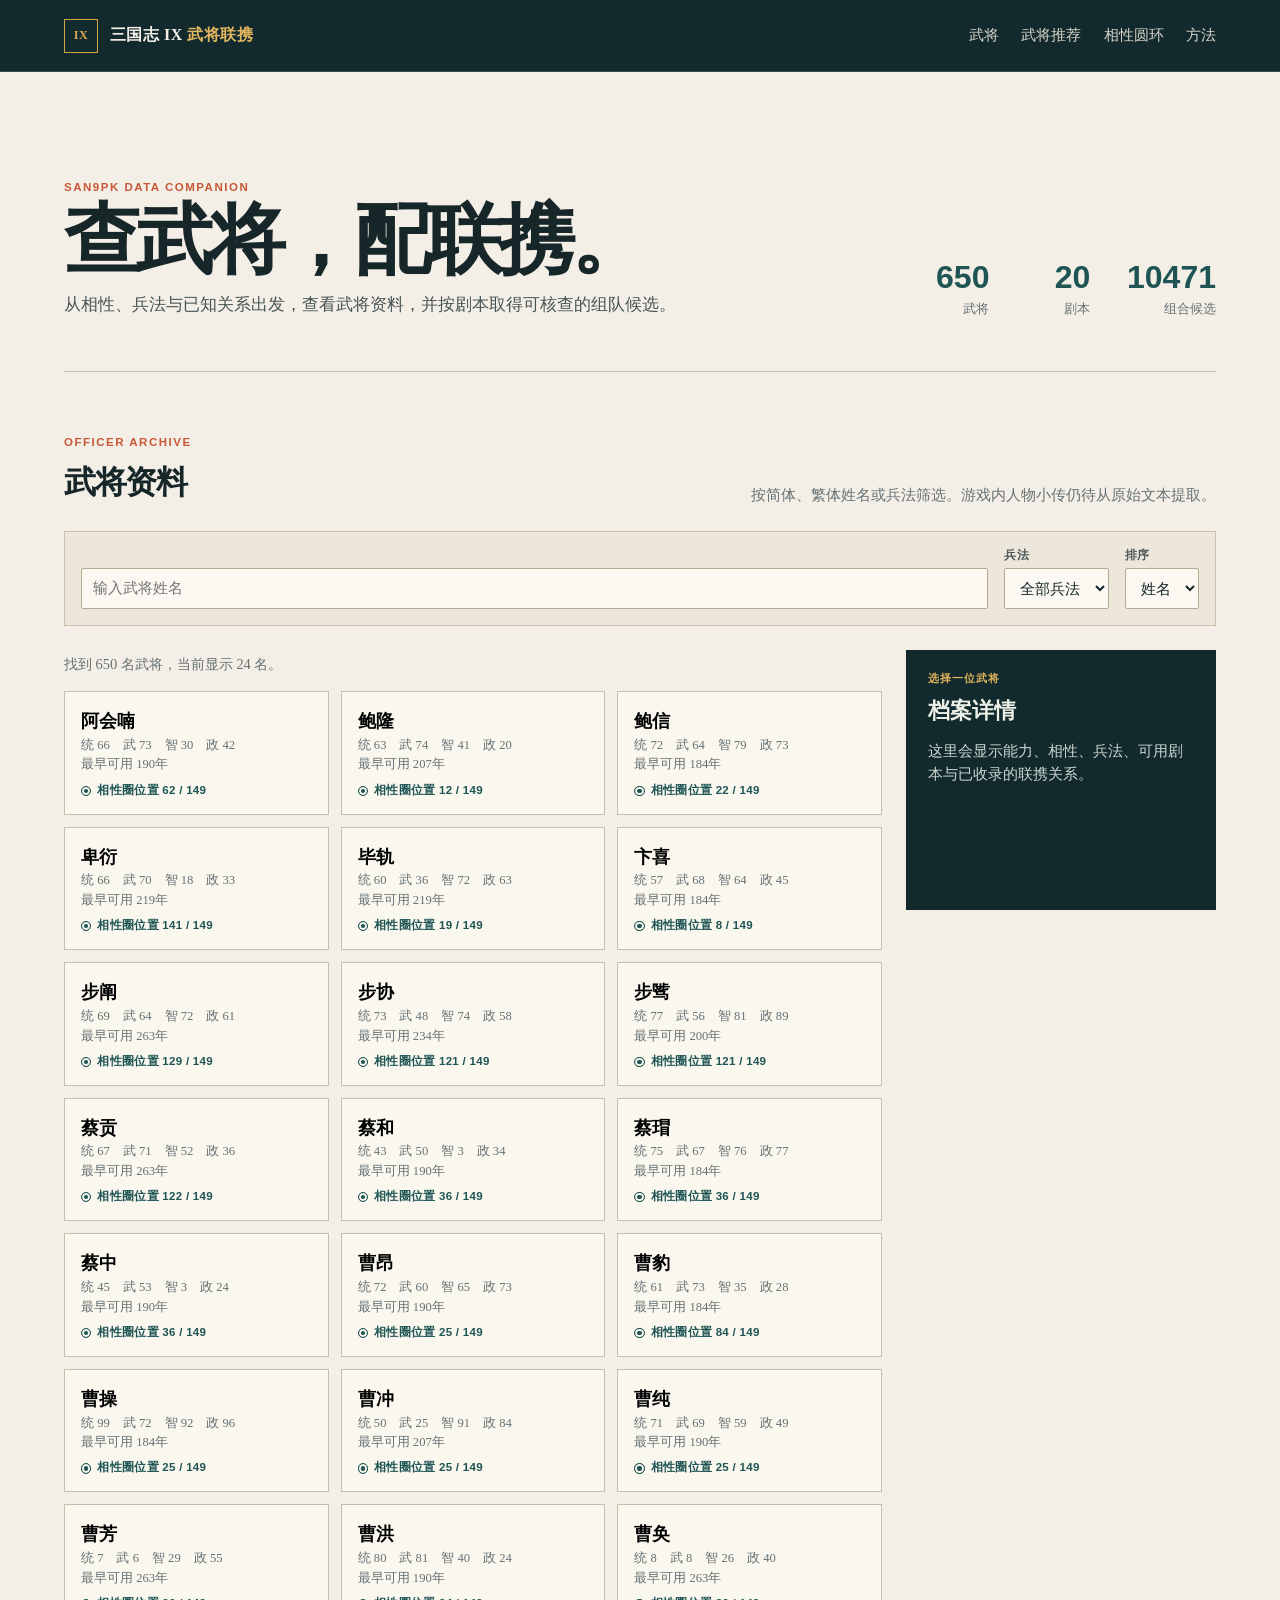
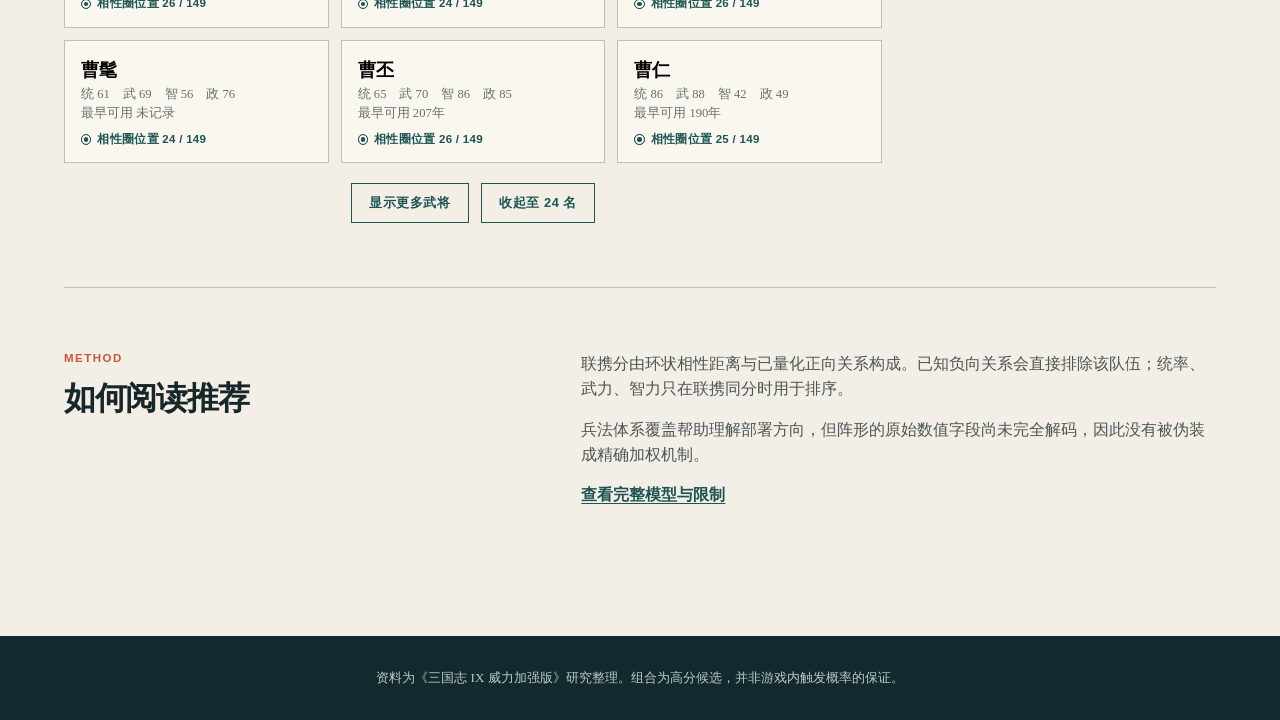
==== commit 7f7bc764: "feat: add interactive affinity ring" ====
--- a/index.html
+++ b/index.html
@@ -11,7 +11,7 @@
   <body>
     <header class="site-header">
       <a class="brand" href="#top" aria-label="三国志 IX 武将联携首页"><span class="brand-mark">IX</span><span>三国志 IX <em>武将联携</em></span></a>
-      <nav aria-label="页面导航"><a href="index.html" aria-current="page">武将</a><a href="recommendations.html">武将推荐</a><a href="#method">方法</a></nav>
+      <nav aria-label="页面导航"><a href="index.html" aria-current="page">武将</a><a href="recommendations.html">武将推荐</a><a href="affinity.html">相性圆环</a><a href="#method">方法</a></nav>
     </header>
     <main id="top">
       <section class="intro" aria-labelledby="page-title">
@@ -30,6 +30,6 @@
       <section id="method" class="method-section" aria-labelledby="method-title"><div><p class="eyebrow">METHOD</p><h2 id="method-title">如何阅读推荐</h2></div><div class="method-copy"><p>联携分由环状相性距离与已量化正向关系构成。已知负向关系会直接排除该队伍；统率、武力、智力只在联携同分时用于排序。</p><p>兵法体系覆盖帮助理解部署方向，但阵形的原始数值字段尚未完全解码，因此没有被伪装成精确加权机制。</p><a href="docs/linkage-model.md">查看完整模型与限制</a></div></section>
     </main>
     <footer>资料为《三国志 IX 威力加强版》研究整理。组合为高分候选，并非游戏内触发概率的保证。</footer>
-    <script type="module" src="assets/app.js?v=20260922.6"></script>
+    <script type="module" src="assets/app.js?v=20260922.7"></script>
   </body>
 </html>
--- a/assets/styles.css
+++ b/assets/styles.css
@@ -65,6 +65,22 @@
 .team-size-control label { display:block; font:400 .95rem Georgia,serif; letter-spacing:0; }
 .recommendation-note { margin-bottom:1.25rem; color:var(--muted); font-size:.92rem; }
 .recommendation-grid { display:grid; grid-template-columns:repeat(2,minmax(0,1fr)); gap:1rem; }
+.affinity-layout { display:grid; grid-template-columns:minmax(0,1fr) 310px; gap:1.5rem; align-items:start; }
+.affinity-ring-wrap { max-width:620px; margin:auto; padding:1.25rem; background:#faf7ef; }
+#affinity-ring svg { display:block; width:100%; max-width:500px; margin:auto; }
+.affinity-guide { fill:none; stroke:var(--line); stroke-width:3; }
+.affinity-tick { fill:#c9c0b3; cursor:pointer; outline:none; }
+.affinity-tick.has-officers { fill:var(--jade); }
+.affinity-tick:hover,.affinity-tick:focus,.affinity-tick.is-selected { fill:var(--vermilion); }
+.affinity-center,.affinity-value,.affinity-label { fill:var(--ink); font-family:Arial,sans-serif; text-anchor:middle; }
+.affinity-center { font-size:12px; letter-spacing:1px; }
+.affinity-value { fill:var(--vermilion); font-size:32px; font-weight:700; }
+.affinity-label { fill:var(--muted); font-size:10px; }
+.affinity-officer-list { display:grid; grid-template-columns:repeat(2,minmax(0,1fr)); gap:.75rem; }
+.affinity-officer { padding:.9rem; border:1px solid var(--line); background:#faf7ef; color:var(--ink); text-align:left; cursor:pointer; }
+.affinity-officer:hover,.affinity-officer[aria-pressed="true"] { border-color:var(--jade); box-shadow:3px 4px 0 rgba(30,85,84,.16); }
+.affinity-officer strong,.affinity-officer span { display:block; }
+.affinity-officer span { color:var(--muted); font-size:.79rem; }
 .team-card { padding:1.2rem; border-top:4px solid var(--vermilion); background:#faf7ef; box-shadow:0 1px 0 var(--line); }
 .team-card header { display:flex; justify-content:space-between; align-items:center; margin-bottom:.8rem; }
 .rank { color:var(--vermilion); font:700 .76rem Arial,sans-serif; letter-spacing:.08em; }
@@ -77,5 +93,5 @@
 .method-copy a { color:var(--jade); font-weight:700; }
 .sr-only { position:absolute; width:1px; height:1px; padding:0; margin:-1px; overflow:hidden; clip:rect(0,0,0,0); white-space:nowrap; border:0; }
 footer { padding:2rem 5vw; background:var(--jade-deep); color:#bdc9c3; font-size:.82rem; text-align:center; }
-@media (max-width:850px) { .intro,.section-heading,.method-section { grid-template-columns:1fr; display:grid; } .data-counts { text-align:left; } .officer-layout { grid-template-columns:1fr; } .detail-panel { position:static; } .officer-grid { grid-template-columns:repeat(2,minmax(0,1fr)); } .section-heading { align-items:start; } .recommendation-grid { grid-template-columns:1fr; } }
+@media (max-width:850px) { .intro,.section-heading,.method-section { grid-template-columns:1fr; display:grid; } .data-counts { text-align:left; } .officer-layout,.affinity-layout { grid-template-columns:1fr; } .detail-panel { position:static; } .officer-grid,.affinity-officer-list { grid-template-columns:repeat(2,minmax(0,1fr)); } .section-heading { align-items:start; } .recommendation-grid { grid-template-columns:1fr; } }
 @media (max-width:600px) { body { font-size:16px; } .site-header { padding:0 1.2rem; } .site-header nav { gap:.75rem; font-size:.8rem; } .brand em { display:none; } main { padding:0 1.2rem 3rem; } .intro { padding:3.2rem 0 2.5rem; } .filter-row { align-items:stretch; flex-direction:column; } .scenario-controls { justify-content:initial; } .ability-thresholds { align-items:stretch; flex-direction:column; } .ability-thresholds input { width:100%; } .officer-grid { grid-template-columns:1fr; } .data-counts { gap:1.3rem; } .method-section { gap:1.2rem; padding:3rem 0; } }
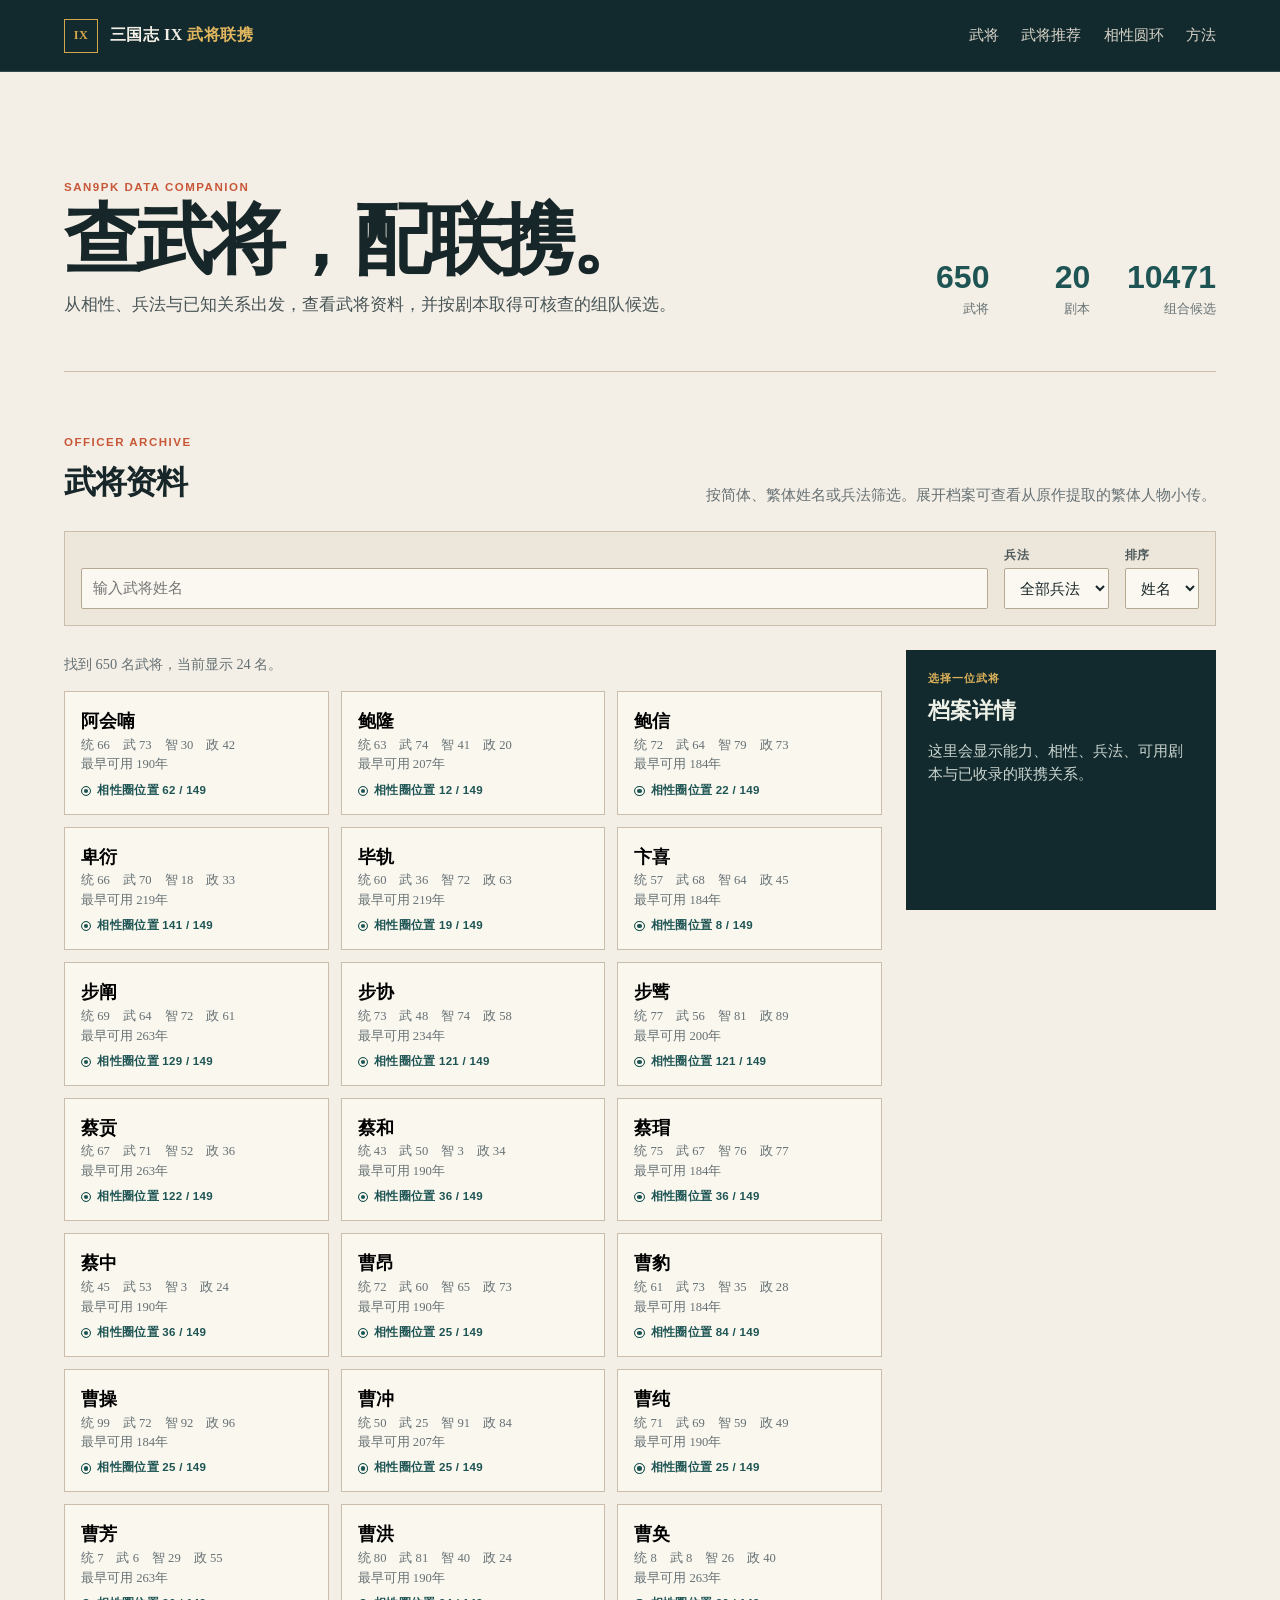
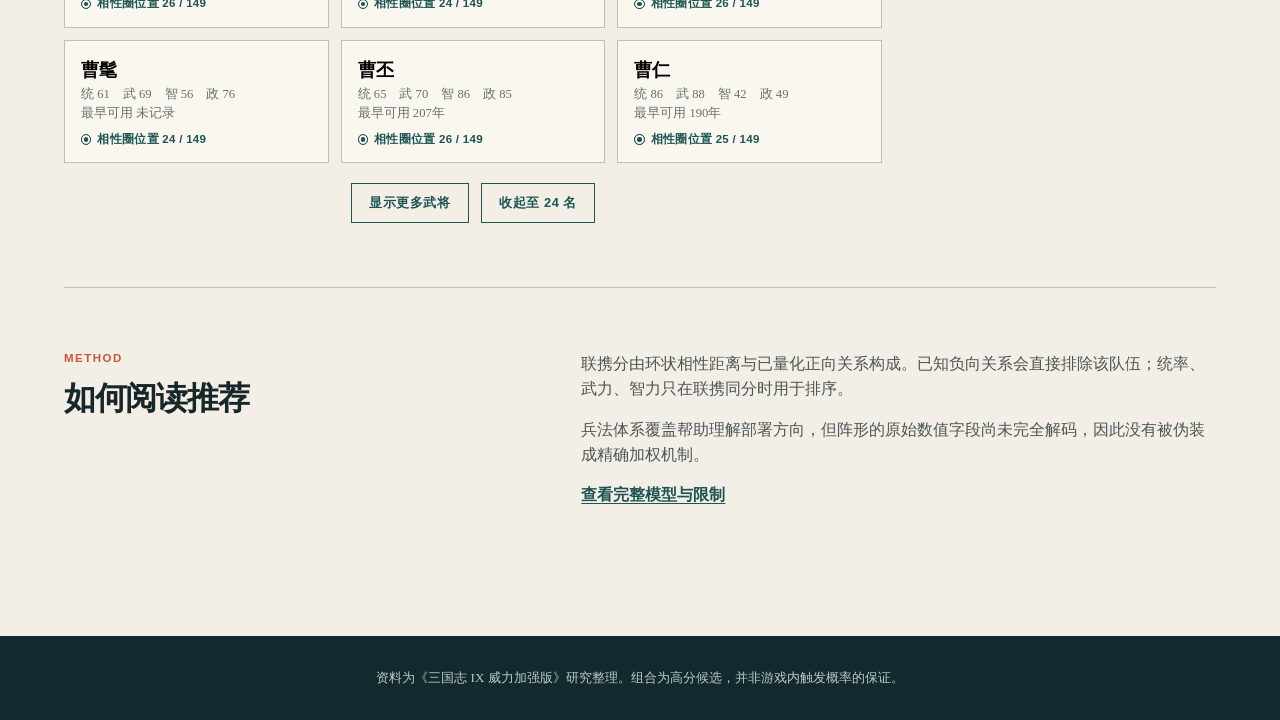
==== commit b2e1eb7d: "feat: add game-original officer biographies" ====
--- a/index.html
+++ b/index.html
@@ -6,7 +6,7 @@
     <meta name="description" content="《三国志 IX 威力加强版》武将资料、兵法联携与剧本组合推荐。" />
     <title>三国志 IX 武将联携</title>
     <link rel="icon" type="image/svg+xml" href="assets/favicon.svg" />
-    <link rel="stylesheet" href="assets/styles.css" />
+    <link rel="stylesheet" href="assets/styles.css?v=20260922.11" />
   </head>
   <body>
     <header class="site-header">
@@ -19,7 +19,7 @@
         <dl class="data-counts" aria-label="数据库摘要"><div><dt id="officer-count">—</dt><dd>武将</dd></div><div><dt id="scenario-count">—</dt><dd>剧本</dd></div><div><dt id="recommendation-count">—</dt><dd>组合候选</dd></div></dl>
       </section>
       <section id="officers" class="workspace" aria-labelledby="officers-title">
-        <div class="section-heading"><div><p class="eyebrow">OFFICER ARCHIVE</p><h2 id="officers-title">武将资料</h2></div><p>按简体、繁体姓名或兵法筛选。游戏内人物小传仍待从原始文本提取。</p></div>
+        <div class="section-heading"><div><p class="eyebrow">OFFICER ARCHIVE</p><h2 id="officers-title">武将资料</h2></div><p>按简体、繁体姓名或兵法筛选。展开档案可查看从原作提取的繁体人物小传。</p></div>
         <div class="filter-row">
           <label class="search-field"><span class="sr-only">搜索武将</span><input id="officer-search" type="search" placeholder="输入武将姓名" autocomplete="off" /></label>
           <label><span>兵法</span><select id="tactic-filter"><option value="">全部兵法</option></select></label>
@@ -30,6 +30,6 @@
       <section id="method" class="method-section" aria-labelledby="method-title"><div><p class="eyebrow">METHOD</p><h2 id="method-title">如何阅读推荐</h2></div><div class="method-copy"><p>联携分由环状相性距离与已量化正向关系构成。已知负向关系会直接排除该队伍；统率、武力、智力只在联携同分时用于排序。</p><p>兵法体系覆盖帮助理解部署方向，但阵形的原始数值字段尚未完全解码，因此没有被伪装成精确加权机制。</p><a href="docs/linkage-model.md">查看完整模型与限制</a></div></section>
     </main>
     <footer>资料为《三国志 IX 威力加强版》研究整理。组合为高分候选，并非游戏内触发概率的保证。</footer>
-    <script type="module" src="assets/app.js?v=20260922.7"></script>
+    <script type="module" src="assets/app.js?v=20260922.11"></script>
   </body>
 </html>
--- a/assets/styles.css
+++ b/assets/styles.css
@@ -52,6 +52,9 @@
 .detail-list { margin:1rem 0 0; padding:0; list-style:none; }
 .detail-list li { padding:.5rem 0; border-top:1px solid rgba(255,255,255,.16); }
 .detail-list b { color:#dfb35b; font:700 .76rem Arial,sans-serif; letter-spacing:.04em; }
+.original-biography { margin-top:1.35rem; padding-top:1rem; border-top:1px solid rgba(255,255,255,.16); }
+.original-biography .panel-kicker { margin-bottom:.4rem; }
+.original-biography p:last-child { margin:0; color:#edf0e6; font-size:.9rem; line-height:1.65; }
 .tag { display:inline-block; margin:.12rem .22rem .12rem 0; padding:.18rem .4rem; background:rgba(220,233,225,.12); color:#e9eee8; font-size:.78rem; }
 .relationship-positive { color:#eac26d; }
 .relationship-negative { color:#ffad91; }
@@ -69,13 +72,26 @@
 .affinity-ring-wrap { max-width:620px; margin:auto; padding:1.25rem; background:#faf7ef; }
 #affinity-ring svg { display:block; width:100%; max-width:500px; margin:auto; }
 .affinity-guide { fill:none; stroke:var(--line); stroke-width:3; }
+.affinity-region { fill:none; stroke-width:7; opacity:.24; pointer-events:none; }
+.affinity-ring-hit-target { fill:none; stroke:transparent; stroke-width:24; cursor:pointer; pointer-events:stroke; }
 .affinity-tick { fill:#c9c0b3; cursor:pointer; outline:none; }
-.affinity-tick.has-officers { fill:var(--jade); }
+.affinity-tick.has-officers { filter:saturate(1.15); }
 .affinity-tick:hover,.affinity-tick:focus,.affinity-tick.is-selected { fill:var(--vermilion); }
-.affinity-center,.affinity-value,.affinity-label { fill:var(--ink); font-family:Arial,sans-serif; text-anchor:middle; }
+.affinity-center,.affinity-value,.affinity-label,.affinity-region-label { fill:var(--ink); font-family:Arial,sans-serif; text-anchor:middle; }
 .affinity-center { font-size:12px; letter-spacing:1px; }
 .affinity-value { fill:var(--vermilion); font-size:32px; font-weight:700; }
 .affinity-label { fill:var(--muted); font-size:10px; }
+.affinity-region-label { font-size:10px; font-weight:700; letter-spacing:1px; }
+.affinity-region.region-yellow-turban { stroke:#c8942e; }
+.affinity-region.region-wei { stroke:#4f759b; }
+.affinity-region.region-shu { stroke:#4f855f; }
+.affinity-region.region-warlords { stroke:#85627e; }
+.affinity-region.region-wu { stroke:#bd5b43; }
+.affinity-tick.region-yellow-turban,.affinity-region-label.region-yellow-turban { fill:#c8942e; }
+.affinity-tick.region-wei,.affinity-region-label.region-wei { fill:#4f759b; }
+.affinity-tick.region-shu,.affinity-region-label.region-shu { fill:#4f855f; }
+.affinity-tick.region-warlords,.affinity-region-label.region-warlords { fill:#85627e; }
+.affinity-tick.region-wu,.affinity-region-label.region-wu { fill:#bd5b43; }
 .affinity-officer-list { display:grid; grid-template-columns:repeat(2,minmax(0,1fr)); gap:.75rem; }
 .affinity-officer { padding:.9rem; border:1px solid var(--line); background:#faf7ef; color:var(--ink); text-align:left; cursor:pointer; }
 .affinity-officer:hover,.affinity-officer[aria-pressed="true"] { border-color:var(--jade); box-shadow:3px 4px 0 rgba(30,85,84,.16); }
